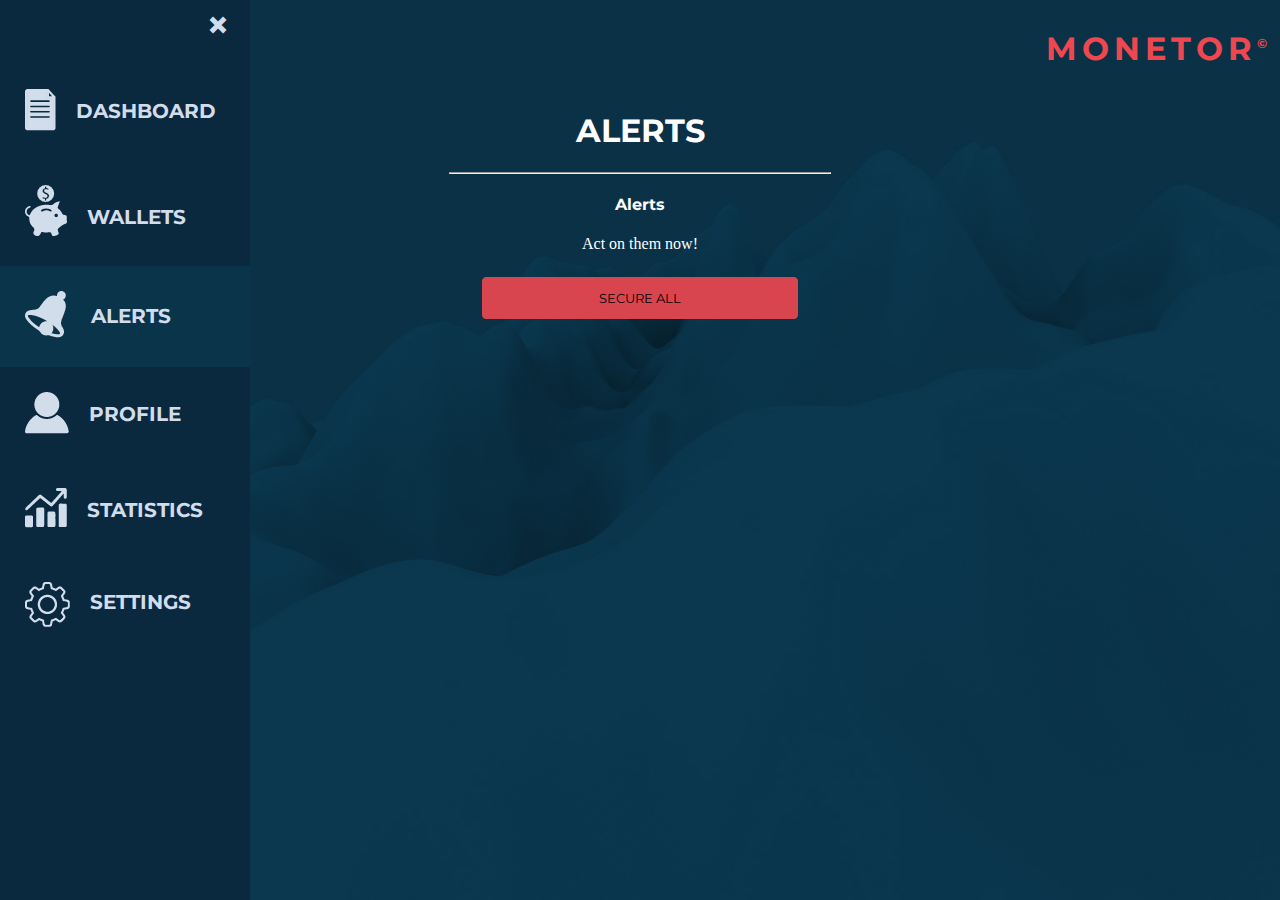
==== html/alerts.html @ 5d97798a "added every page, fixed sidenav" ====
<!DOCTYPE html>
<html lang="en">
  <head>
    <link rel="stylesheet" type="text/css" href="../css/alerts.css" />
    <link
      href="https://fonts.googleapis.com/css?family=Montserrat"
      rel="stylesheet"
    />
    <link
      href="https://fonts.googleapis.com/icon?family=Material+Icons"
      rel="stylesheet"
    />
    <link href="https://fonts.googleapis.com/css?family=Montserrat:700&display=swap" rel="stylesheet">
  </head>
  <body>



<div class="header-container">
       <div> 
         <span style="font-size:40px;cursor:pointer;color:white;" onclick="openNav()">&#9776;</span>
    </div>
       <div class="main-header">
        <h1>MONETOR<sup>&copy;</sup></h1>
      </div>
  </div>


  

    <!--Sidenav inspiration from w3schools how to sidenav. -->
    
    <div id="mySidenav" class="sidenav">
      <a href="javascript:void(0)" class="closebtn" onclick="closeNav()">&times;</a>
      
        <div class="grid-container">

            <div class="menuText1"><img src="..\images\Icons\dashboardWhite.png"></img><a href="dashboard.html">DASHBOARD</a></div>
            <div class="menuText2"><img src="..\images\Icons\walletsWhite.png"></img><a href="wallets.html">WALLETS</a></div>
            <div class="menuText3"><img src="..\images\Icons\alertWhite.png"></img><a href="alerts.html">ALERTS</a></div>
            <div class="menuText4"><img src="..\images\Icons\profileWhite.png"></img><a href="profile.html">PROFILE</a></div>
            <div class="menuText5"><img src="..\images\Icons\statisticsWhite.png"></img><a href="statistics.html">STATISTICS</a></div>
            <div class="menuText6"><img src="..\images\Icons\settingsWhite.png"></img><a href="settings.html">SETTINGS</a></div>

  </div>
</div>

  

    <div class="wrapper">
      
      <div class="header2">
        <h1>ALERTS</h1>
        <hr />
        <h4>Alerts</h4>
        <p>Act on them now!</p>
        <button>SECURE ALL</button>
      </div>
      <div class="header4"><h4>EUR -> NOK</h4></div>
    </div>

    <script src="../js/dashboard.js"></script>
    <script src="jquery-3.4.1.min.js"></script>
  </body>
</html>
---- css/alerts.css ----
html {
  background: url(../images/monetorBackground.jpg) no-repeat center center fixed;
  -webkit-background-size: cover;
  -moz-background-size: cover;
  -o-background-size: cover;
  background-size: cover;
}

h1,
h2,
h3,
h4 {
  font-family: "Montserrat";
}

.header-container {
  display: grid;
  grid-template-columns: auto auto;
  color: #d2deec;
}

.main-header {
  color: #ef4750;
  font-family: "Montserrat";
  font-size: 100%;
  letter-spacing: 5px;
  text-align: right;
}

#mySidenav {
  width: 250px;
  background-color: #0a293e;
}

hr {
  width: 30%;
}

.header2 {
  color: white;
  font-size: 100%;
  text-align: center;
}

sup {
  font-size: 40%;
}

button {
  width: 25%;
  padding: 12px 20px;
  margin: 8px 0;
  display: inline-block;
  font-family: "Montserrat";
  border: 1px solid #d9454f;
  border-radius: 4px;
  box-sizing: border-box;
  background-color: #d9454f;
}

.sidenav {
  height: 100%;
  width: 0;
  position: fixed;
  z-index: 1;
  top: 0;
  left: 0;
  background-color: #d2ddec;
  overflow-x: hidden;
  transition: 0.5s;
  padding-top: 5%;
}

.sidenav img {
  margin-right: 10%;
}

.sidenav a {
  text-decoration: none;
  font-size: 20px;
  font-family: "Montserrat";
  font-weight: bold;
  color: #d2ddec;
}

.sidenav a:hover {
  color: #ef4750;
}

.grid-container {
  display: grid;
}

#mySidenav > div > div.menuText1 {
  border: 25px solid #0a293e;
}

#mySidenav > div > div.menuText2 {
  border: 25px solid #0a293e;
}

#mySidenav > div > div.menuText3 {
  background-color: #09344a;
  width: 100%;
  border: 25px solid #09344a;
}

#mySidenav > div > div.menuText4 {
  border: 25px solid #0a293e;
}

#mySidenav > div > div.menuText5 {
  border: 25px solid #0a293e;
}

#mySidenav > div > div.menuText6 {
  border: 25px solid #0a293e;
}

.grid-container .menuText1 a {
  padding-bottom: 10px;
  margin-top: 4%;
  position: absolute;
}

.grid-container .menuText2 a {
  padding-bottom: 10px;
  margin-top: 8%;
  position: absolute;
}

.grid-container .menuText3 a {
  padding-bottom: 10px;
  margin-top: 5%;
  position: absolute;
}

.grid-container .menuText4 a {
  padding-bottom: 10px;
  margin-top: 4%;
  position: absolute;
}

.grid-container .menuText5 a {
  padding-bottom: 10px;
  margin-top: 4%;
  position: absolute;
}

.grid-container .menuText6 a {
  padding-bottom: 10px;
  margin-top: 3%;
  position: absolute;
}

.sidenav .closebtn {
  position: absolute;
  top: 0px;
  right: 20px;
  font-size: 40px;
  margin-left: 5px;
}

@media screen and (max-height: 450px) {
  .sidenav {
    padding-top: 20px;
  }
  .sidenav a {
    font-size: 20px;
  }
}
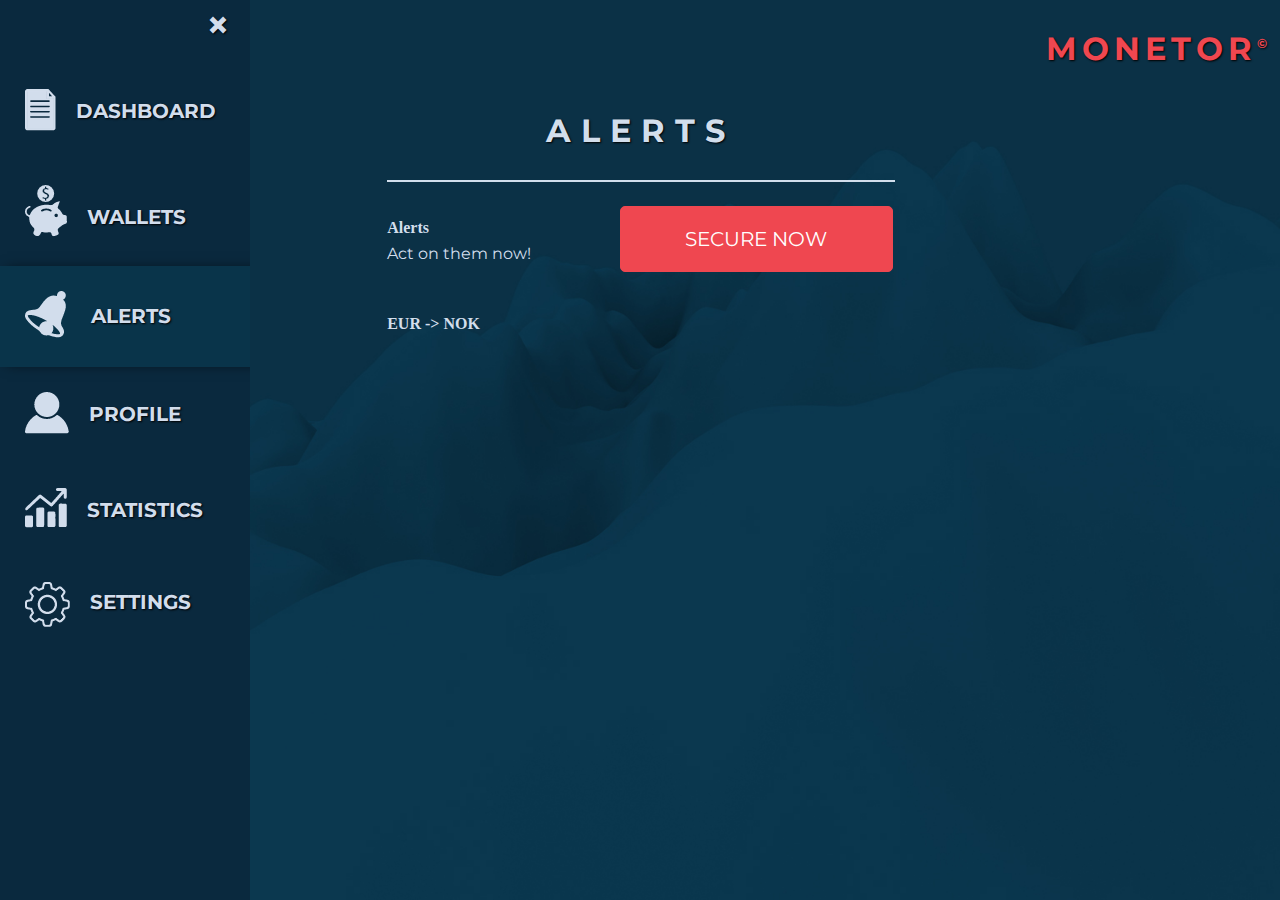
==== commit 39dcab11: "huge progress on responsive dashboard, fixed css" ====
--- a/html/alerts.html
+++ b/html/alerts.html
@@ -4,13 +4,19 @@
     <link rel="stylesheet" type="text/css" href="../css/alerts.css" />
     <link
       href="https://fonts.googleapis.com/css?family=Montserrat"
-      rel="stylesheet"
-    />
+      rel="stylesheet"/>
+
+      <link rel="stylesheet" type="text/css" href="../css/styles.css" />
+    <link
+      href="https://fonts.googleapis.com/css?family=Montserrat"
+      rel="stylesheet"/>
+
     <link
       href="https://fonts.googleapis.com/icon?family=Material+Icons"
-      rel="stylesheet"
-    />
+      rel="stylesheet"/>
+
     <link href="https://fonts.googleapis.com/css?family=Montserrat:700&display=swap" rel="stylesheet">
+  
   </head>
   <body>
 
@@ -21,7 +27,7 @@
          <span style="font-size:40px;cursor:pointer;color:white;" onclick="openNav()">&#9776;</span>
     </div>
        <div class="main-header">
-        <h1>MONETOR<sup>&copy;</sup></h1>
+        <h1 class="monetorLogo">MONETOR<sup>&copy;</sup></h1>
       </div>
   </div>
 
@@ -47,19 +53,33 @@
 
   
 
-    <div class="wrapper">
-      
-      <div class="header2">
-        <h1>ALERTS</h1>
-        <hr />
-        <h4>Alerts</h4>
-        <p>Act on them now!</p>
-        <button>SECURE ALL</button>
-      </div>
-      <div class="header4"><h4>EUR -> NOK</h4></div>
+
+<div class="wrapper">
+  <div><h1 class="headLine">ALERTS</h1></div>
+    <hr />
+ <div class="dashboard-container">
+    
+  
+    <div>
+    <h4>Alerts</h4>
+    <p class="smallGap">Act on them now!</p>
     </div>
 
+    <div>
+      <a href="dashboard.html">
+        <div class="secureButton">SECURE NOW</div>
+      </a>
+    </div>
+    
+    <div>
+    <div class="header4"><h4>EUR -> NOK</h4></div>
+
+    <div>
+    
+  </div>
+  
+</div>
+
     <script src="../js/dashboard.js"></script>
-    <script src="jquery-3.4.1.min.js"></script>
   </body>
 </html>
--- a/css/alerts.css
+++ b/css/alerts.css
@@ -1,171 +1,36 @@
-html {
-  background: url(../images/monetorBackground.jpg) no-repeat center center fixed;
-  -webkit-background-size: cover;
-  -moz-background-size: cover;
-  -o-background-size: cover;
-  background-size: cover;
-}
-
-h1,
-h2,
-h3,
-h4 {
-  font-family: "Montserrat";
-}
-
-.header-container {
-  display: grid;
-  grid-template-columns: auto auto;
-  color: #d2deec;
-}
-
-.main-header {
-  color: #ef4750;
-  font-family: "Montserrat";
-  font-size: 100%;
-  letter-spacing: 5px;
-  text-align: right;
-}
-
-#mySidenav {
-  width: 250px;
-  background-color: #0a293e;
-}
-
-hr {
-  width: 30%;
-}
-
-.header2 {
-  color: white;
-  font-size: 100%;
-  text-align: center;
-}
-
-sup {
-  font-size: 40%;
-}
-
-button {
-  width: 25%;
-  padding: 12px 20px;
-  margin: 8px 0;
-  display: inline-block;
-  font-family: "Montserrat";
-  border: 1px solid #d9454f;
-  border-radius: 4px;
-  box-sizing: border-box;
-  background-color: #d9454f;
-}
-
-.sidenav {
-  height: 100%;
-  width: 0;
-  position: fixed;
-  z-index: 1;
-  top: 0;
-  left: 0;
-  background-color: #d2ddec;
-  overflow-x: hidden;
-  transition: 0.5s;
-  padding-top: 5%;
-}
-
-.sidenav img {
-  margin-right: 10%;
-}
-
-.sidenav a {
-  text-decoration: none;
-  font-size: 20px;
-  font-family: "Montserrat";
-  font-weight: bold;
-  color: #d2ddec;
-}
-
-.sidenav a:hover {
-  color: #ef4750;
-}
-
-.grid-container {
-  display: grid;
-}
-
-#mySidenav > div > div.menuText1 {
-  border: 25px solid #0a293e;
-}
-
-#mySidenav > div > div.menuText2 {
-  border: 25px solid #0a293e;
-}
-
 #mySidenav > div > div.menuText3 {
   background-color: #09344a;
   width: 100%;
   border: 25px solid #09344a;
+  -webkit-box-shadow: 6px 6px 5px 0px rgba(0, 0, 0, 0.75);
+  -moz-box-shadow: 6px 6px 5px 0px rgba(0, 0, 0, 0.75);
+  box-shadow: 3px 0px 13px -4px rgba(0, 0, 0, 0.75);
+  z-index: 1;
 }
 
-#mySidenav > div > div.menuText4 {
+#mySidenav > div > div.menuText1,
+div.menuText2,
+div.menuText4,
+div.menuText5,
+div.menuText6 {
   border: 25px solid #0a293e;
 }
 
-#mySidenav > div > div.menuText5 {
-  border: 25px solid #0a293e;
+.wrapper {
+  display: grid;
+  margin: auto;
+  padding-left: 30%;
+  padding-right: 30%;
 }
 
-#mySidenav > div > div.menuText6 {
-  border: 25px solid #0a293e;
+.dashboard-container {
+  display: grid;
+  grid-template-columns: auto auto;
+  color: #d2deec;
+  margin: 8px 0;
 }
 
-.grid-container .menuText1 a {
-  padding-bottom: 10px;
-  margin-top: 4%;
-  position: absolute;
+.smallGap {
+  bottom: 15%;
+  position: relative;
 }
-
-.grid-container .menuText2 a {
-  padding-bottom: 10px;
-  margin-top: 8%;
-  position: absolute;
-}
-
-.grid-container .menuText3 a {
-  padding-bottom: 10px;
-  margin-top: 5%;
-  position: absolute;
-}
-
-.grid-container .menuText4 a {
-  padding-bottom: 10px;
-  margin-top: 4%;
-  position: absolute;
-}
-
-.grid-container .menuText5 a {
-  padding-bottom: 10px;
-  margin-top: 4%;
-  position: absolute;
-}
-
-.grid-container .menuText6 a {
-  padding-bottom: 10px;
-  margin-top: 3%;
-  position: absolute;
-}
-
-.sidenav .closebtn {
-  position: absolute;
-  top: 0px;
-  right: 20px;
-  font-size: 40px;
-  margin-left: 5px;
-}
-
-@media screen and (max-height: 450px) {
-  .sidenav {
-    padding-top: 20px;
-  }
-  .sidenav a {
-    font-size: 20px;
-  }
-}
--- a/css/styles.css
+++ b/css/styles.css
@@ -0,0 +1,175 @@
+html {
+  background: url(../images/monetorBackground.jpg) no-repeat center center fixed;
+  background-attachment: fixed;
+  background-color: #09344a;
+  -webkit-background-size: cover;
+  -moz-background-size: cover;
+  -o-background-size: cover;
+  background-size: cover;
+  height: 100%;
+}
+
+h1,
+h2 {
+  font-family: "Montserrat";
+  text-shadow: 1px 1px 2px black;
+  color: #d2deec;
+}
+
+span {
+  font-family: "Montserrat";
+}
+
+p {
+  font-family: "Montserrat";
+  color: #d2deec;
+}
+
+a {
+  text-decoration: none;
+  font-size: 20px;
+  color: white;
+}
+
+.monetorLogo {
+  font-family: "Montserrat";
+  text-shadow: 1px 1px 2px black;
+  color: #ef4750;
+}
+
+.headLine {
+  text-align: center;
+  letter-spacing: 10px;
+}
+
+.header-container {
+  display: grid;
+  grid-template-columns: auto auto;
+  color: #d2deec;
+}
+
+.main-header {
+  color: #ef4750;
+  font-family: "Montserrat";
+  font-size: 100%;
+  letter-spacing: 5px;
+  text-align: right;
+}
+
+#mySidenav {
+  width: 250px;
+  background-color: #0a293e;
+}
+
+hr {
+  width: 100%;
+  text-align: left;
+  border: 1px solid #d2deec;
+}
+
+.header2 {
+  color: white;
+  font-size: 100%;
+  text-align: center;
+}
+
+sup {
+  font-size: 40%;
+}
+
+.secureButton {
+  border: 1px solid #ef4750;
+  background-color: #ef4750;
+  padding: 20px 20px;
+  margin: 8px 0;
+  font-family: "Montserrat", sans-serif;
+  border-radius: 5px;
+  text-align: center;
+}
+
+.sidenav {
+  height: 100%;
+  width: 0;
+  position: fixed;
+  z-index: 1;
+  top: 0;
+  left: 0;
+  background-color: #d2ddec;
+  overflow-x: hidden;
+  transition: 0.5s;
+  padding-top: 5%;
+}
+
+.sidenav img {
+  margin-right: 10%;
+}
+
+.sidenav a {
+  text-decoration: none;
+  font-size: 20px;
+  font-family: "Montserrat";
+  font-weight: bold;
+  color: #d2ddec;
+  text-shadow: 1px 1px 2px black;
+}
+
+.sidenav a:hover {
+  color: #ef4750;
+}
+
+.grid-container {
+  display: grid;
+}
+
+.grid-container .menuText1 a {
+  padding-bottom: 10px;
+  margin-top: 4%;
+  position: absolute;
+}
+
+.grid-container .menuText2 a {
+  padding-bottom: 10px;
+  margin-top: 8%;
+  position: absolute;
+}
+
+.grid-container .menuText3 a {
+  padding-bottom: 10px;
+  margin-top: 5%;
+  position: absolute;
+}
+
+.grid-container .menuText4 a {
+  padding-bottom: 10px;
+  margin-top: 4%;
+  position: absolute;
+}
+
+.grid-container .menuText5 a {
+  padding-bottom: 10px;
+  margin-top: 4%;
+  position: absolute;
+}
+
+.grid-container .menuText6 a {
+  padding-bottom: 10px;
+  margin-top: 3%;
+  position: absolute;
+}
+
+.sidenav .closebtn {
+  position: absolute;
+  top: 0px;
+  right: 20px;
+  font-size: 40px;
+  margin-left: 5px;
+}
+
+@media screen and (max-height: 450px) {
+  .sidenav {
+    padding-top: 20px;
+  }
+  .sidenav a {
+    font-size: 20px;
+  }
+}
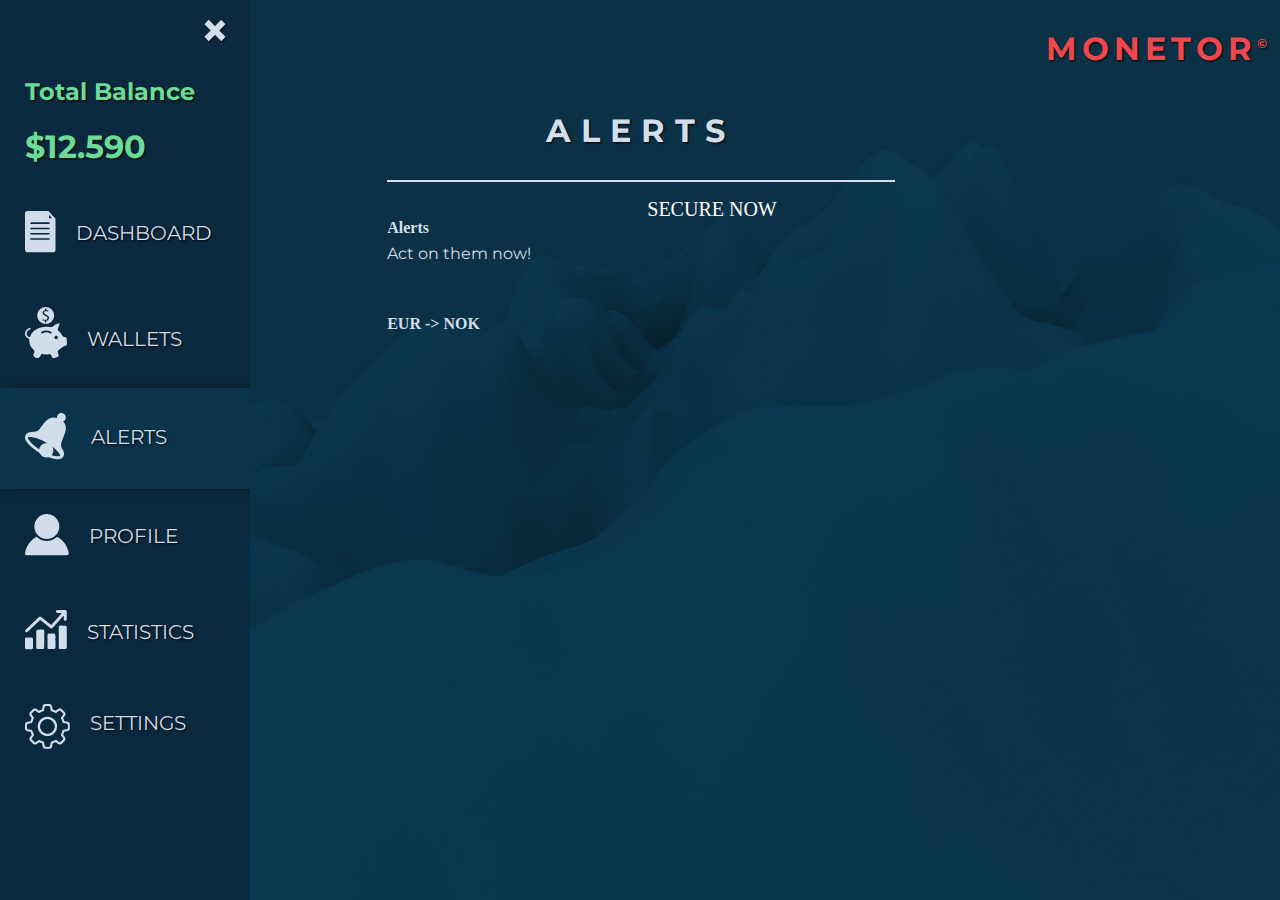
==== commit da6d0f3b: "added total balance to nav bar." ====
--- a/html/alerts.html
+++ b/html/alerts.html
@@ -41,6 +41,8 @@
       
         <div class="grid-container">
 
+            <div class="totalBalance"><h2 class="colorGreen">Total Balance</h2><h1 class="colorGreen">$12.590</h1></div>
+
             <div class="menuText1"><img src="..\images\Icons\dashboardWhite.png"></img><a href="dashboard.html">DASHBOARD</a></div>
             <div class="menuText2"><img src="..\images\Icons\walletsWhite.png"></img><a href="wallets.html">WALLETS</a></div>
             <div class="menuText3"><img src="..\images\Icons\alertWhite.png"></img><a href="alerts.html">ALERTS</a></div>
--- a/css/alerts.css
+++ b/css/alerts.css
@@ -1,3 +1,12 @@
+#mySidenav > div > div.totalBalance {
+  width: 100%;
+  border: 25px solid #0a293e;
+  color: #04915b;
+  font-family: "Montserrat", sans-serif;
+  font-weight: bold;
+  margin-bottom: -1.7em;
+}
+
 #mySidenav > div > div.menuText3 {
   background-color: #09344a;
   width: 100%;
--- a/css/styles.css
+++ b/css/styles.css
@@ -77,16 +77,6 @@
   font-size: 40%;
 }
 
-.secureButton {
-  border: 1px solid #ef4750;
-  background-color: #ef4750;
-  padding: 20px 20px;
-  margin: 8px 0;
-  font-family: "Montserrat", sans-serif;
-  border-radius: 5px;
-  text-align: center;
-}
-
 .sidenav {
   height: 100%;
   width: 0;
@@ -97,7 +87,11 @@
   background-color: #d2ddec;
   overflow-x: hidden;
   transition: 0.5s;
-  padding-top: 5%;
+  padding-top: 2em;
+}
+
+.closebtn {
+  font-weight: bold;
 }
 
 .sidenav img {
@@ -108,7 +102,6 @@
   text-decoration: none;
   font-size: 20px;
   font-family: "Montserrat";
-  font-weight: bold;
   color: #d2ddec;
   text-shadow: 1px 1px 2px black;
 }
@@ -125,6 +118,10 @@
   padding-bottom: 10px;
   margin-top: 4%;
   position: absolute;
+}
+
+.colorGreen {
+  color: #6bdb9a;
 }
 
 .grid-container .menuText2 a {
@@ -161,15 +158,18 @@
   position: absolute;
   top: 0px;
   right: 20px;
-  font-size: 40px;
+  font-size: 50px;
   margin-left: 5px;
 }
 
-@media screen and (max-height: 450px) {
-  .sidenav {
-    padding-top: 20px;
+@media screen and (max-width: 850px) {
+  .wrapper {
+    display: grid;
+    justify-content: center;
   }
-  .sidenav a {
-    font-size: 20px;
+
+  #mySidenav {
+    display: none;
+    filter: none;
   }
 }
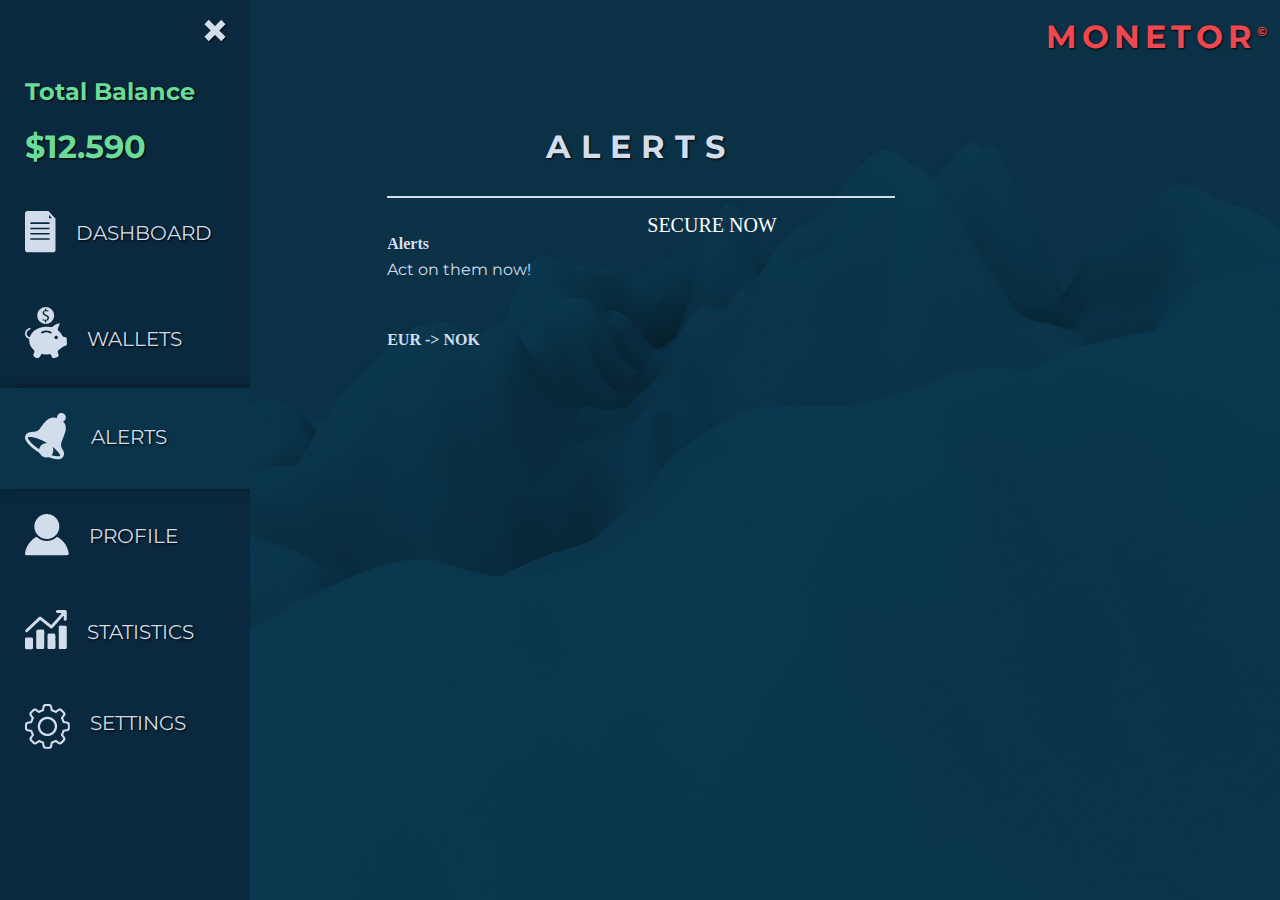
==== commit 6234f0c6: "added viewport" ====
--- a/html/alerts.html
+++ b/html/alerts.html
@@ -1,6 +1,7 @@
 <!DOCTYPE html>
 <html lang="en">
   <head>
+      <meta name="viewport" content="width=device-width, initial-scale=1.0">
     <link rel="stylesheet" type="text/css" href="../css/alerts.css" />
     <link
       href="https://fonts.googleapis.com/css?family=Montserrat"
--- a/css/styles.css
+++ b/css/styles.css
@@ -9,6 +9,11 @@
   height: 100%;
 }
 
+#mySidenav::-webkit-scrollbar {
+  width: 0px; /* Remove scrollbar space */
+  background: transparent; /* Optional: just make scrollbar invisible */
+}
+
 h1,
 h2 {
   font-family: "Montserrat";
@@ -54,6 +59,9 @@
   font-size: 100%;
   letter-spacing: 5px;
   text-align: right;
+  margin-bottom: 1em;
+  top: -0.8em;
+  position: relative;
 }
 
 #mySidenav {
@@ -93,7 +101,6 @@
 .closebtn {
   font-weight: bold;
 }
-
 .sidenav img {
   margin-right: 10%;
 }
@@ -166,6 +173,7 @@
   .wrapper {
     display: grid;
     justify-content: center;
+    transform: scale(0.7, 0.7);
   }
 
   #mySidenav {
@@ -173,3 +181,29 @@
     filter: none;
   }
 }
+
+@media screen and (max-width: 500px) {
+  .wrapper {
+    display: grid;
+    justify-content: center;
+    transform: scale(0.6, 0.6);
+  }
+
+  #mySidenav {
+    display: none;
+    filter: none;
+  }
+}
+
+@media screen and (max-width: 400px) {
+  .wrapper {
+    display: grid;
+    justify-content: center;
+    transform: scale(0.5, 0.5);
+  }
+
+  #mySidenav {
+    display: none;
+    filter: none;
+  }
+}
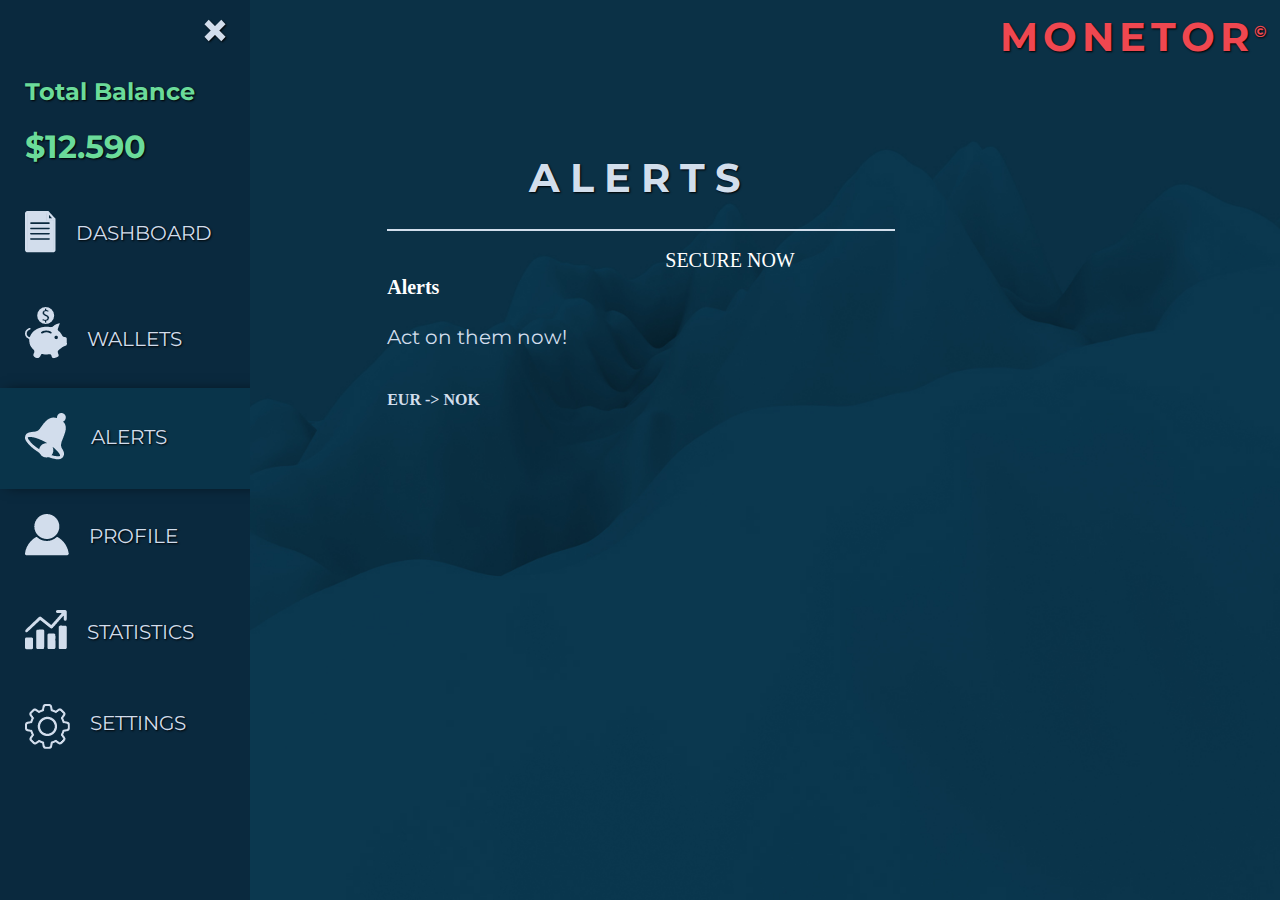
==== commit b761ef16: "fixed all sites" ====
--- a/html/alerts.html
+++ b/html/alerts.html
@@ -28,7 +28,7 @@
          <span style="font-size:40px;cursor:pointer;color:white;" onclick="openNav()">&#9776;</span>
     </div>
        <div class="main-header">
-        <h1 class="monetorLogo">MONETOR<sup>&copy;</sup></h1>
+        <a href="dashboard.html"><h1 class="monetorLogo">MONETOR<sup>&copy;</sup></h1></a>
       </div>
   </div>
 
@@ -55,7 +55,8 @@
 </div>
 
   
-
+<div id="container">
+  <a href="javascript:void(0)"  onclick="closeNav2()">
 
 <div class="wrapper">
   <div><h1 class="headLine">ALERTS</h1></div>
@@ -82,6 +83,8 @@
   </div>
   
 </div>
+</div>
+</a>
 
     <script src="../js/dashboard.js"></script>
   </body>
--- a/css/styles.css
+++ b/css/styles.css
@@ -42,6 +42,10 @@
   color: #ef4750;
 }
 
+.monetorLogo:hover {
+  opacity: 0.7;
+}
+
 .headLine {
   text-align: center;
   letter-spacing: 10px;
@@ -60,7 +64,7 @@
   letter-spacing: 5px;
   text-align: right;
   margin-bottom: 1em;
-  top: -0.8em;
+  top: -1.4em;
   position: relative;
 }
 
@@ -173,7 +177,6 @@
   .wrapper {
     display: grid;
     justify-content: center;
-    transform: scale(0.7, 0.7);
   }
 
   #mySidenav {
@@ -181,29 +184,3 @@
     filter: none;
   }
 }
-
-@media screen and (max-width: 500px) {
-  .wrapper {
-    display: grid;
-    justify-content: center;
-    transform: scale(0.6, 0.6);
-  }
-
-  #mySidenav {
-    display: none;
-    filter: none;
-  }
-}
-
-@media screen and (max-width: 400px) {
-  .wrapper {
-    display: grid;
-    justify-content: center;
-    transform: scale(0.5, 0.5);
-  }
-
-  #mySidenav {
-    display: none;
-    filter: none;
-  }
-}
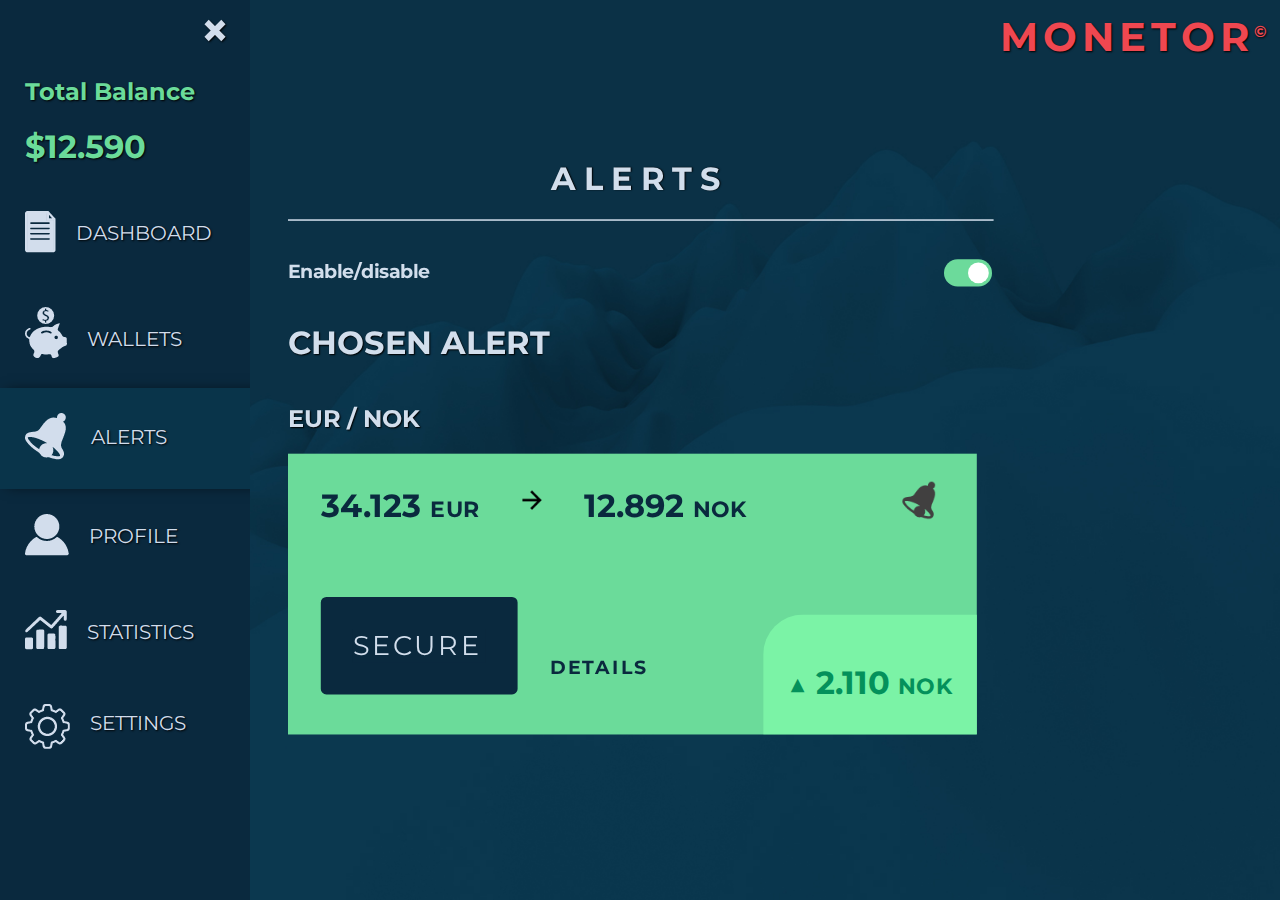
==== commit aef13077: "added favicon, fixed some css working on alerts" ====
--- a/html/alerts.html
+++ b/html/alerts.html
@@ -17,33 +17,25 @@
       rel="stylesheet"/>
 
     <link href="https://fonts.googleapis.com/css?family=Montserrat:700&display=swap" rel="stylesheet">
-  
+    <link rel="shortcut icon" type="image/png" href="..\images\Icons\RedEye.png"/>
   </head>
   <body>
 
 
 
-<div class="header-container">
-       <div> 
-         <span style="font-size:40px;cursor:pointer;color:white;" onclick="openNav()">&#9776;</span>
-    </div>
-       <div class="main-header">
-        <a href="dashboard.html"><h1 class="monetorLogo">MONETOR<sup>&copy;</sup></h1></a>
-      </div>
-  </div>
 
 
-  
+    <!--Sidenav inspiration from w3schools "how to sidenav". -->
 
-    <!--Sidenav inspiration from w3schools how to sidenav. -->
-    
     <div id="mySidenav" class="sidenav">
-      <a href="javascript:void(0)" class="closebtn" onclick="closeNav()">&times;</a>
-      
+
+
         <div class="grid-container">
+          <div>
+ <a href="javascript:void(0)" class="closebtn" onclick="closeNav()">&times;</a>
+</div>
 
-            <div class="totalBalance"><h2 class="colorGreen">Total Balance</h2><h1 class="colorGreen">$12.590</h1></div>
-
+<div class="totalBalance"><h2 class="colorGreen">Total Balance</h2><h1 class="colorGreen">$12.590</h1></div>
             <div class="menuText1"><img src="..\images\Icons\dashboardWhite.png"></img><a href="dashboard.html">DASHBOARD</a></div>
             <div class="menuText2"><img src="..\images\Icons\walletsWhite.png"></img><a href="wallets.html">WALLETS</a></div>
             <div class="menuText3"><img src="..\images\Icons\alertWhite.png"></img><a href="alerts.html">ALERTS</a></div>
@@ -54,38 +46,86 @@
   </div>
 </div>
 
-  
-<div id="container">
-  <a href="javascript:void(0)"  onclick="closeNav2()">
 
-<div class="wrapper">
-  <div><h1 class="headLine">ALERTS</h1></div>
-    <hr />
- <div class="dashboard-container">
-    
-  
-    <div>
-    <h4>Alerts</h4>
-    <p class="smallGap">Act on them now!</p>
+
+
+
+
+
+<div class="header-container">
+       <div>
+         <span style="font-size:40px;cursor:pointer;color:white;" onclick="openNav()">&#9776;</span>
     </div>
 
-    <div>
-      <a href="dashboard.html">
-        <div class="secureButton">SECURE NOW</div>
-      </a>
-    </div>
+       <div class="main-header">
+        <a href="dashboard.html"><h1 class="monetorLogo">MONETOR<sup>&copy;</sup></h1></a>
+      </div>
+  </div>
+  
+  <div id="container">
+<a href="javascript:void(0)"  onclick="closeNav2()">
+
+
+    <div class="wrapper">
+      <div><h1 class="headLine">ALERTS</h1></div>
+        <hr/>
+     <div class="dashboard-container">
+
+
+      <div class="alerts-container">
+
+        <div>
+        <h3>Enable/disable</h3>
+        </div>
     
-    <div>
-    <div class="header4"><h4>EUR -> NOK</h4></div>
+        <div class="alerts-container">
+    
+    <div class="onOff"><label class="switch">
+            <input type="checkbox" checked>
+            <span class="slider round"></span></label>
+          </div>
+    
+        </div>
+    
+    
+          <h1 class="chosenAlert">CHOSEN ALERT</h1>
+<div></div>
+        <div>
+
+
+<!------FIRST BOX------>
+
+        <div class="header4"><h2>EUR / NOK</h2></div>
+      <div class="alert1">
+
+
+        <!--Første tre kolonnene-->
+        <div><h3 class="alertValue">34.123 <span class="eurSmall">EUR</span></h3></div>
+        <div><img class="curveCurrency" src="..\images\Icons\arrowRight.png"></div>
+        <div><h3 class="alertValue2"> 12.892 <span class="eurSmall">NOK</span></h3></div>
+        <div><img class="bellRight" src="..\images\Icons\alert.png"></img></div>
+
+
+        <!--Andre tre kolonnene-->
+        <div class="secureButtonBlue"><span class="secureColor">SECURE</span></div>
+        <div class="detailsText"><h3 class="detailsColor">DETAILS</h3></div>
+        <div class="alertUpDownPosition"><h3 class="alertUpDown">&#9650; 2.110 <span class="eurSmall">NOK</span></h3></div>
+      <div></div>
+    </div><br><br>
+
+<!------FIRST BOX------>
+
+
+
 
     <div>
-    
+
   </div>
-  
+
 </div>
+
 </div>
 </a>
-
     <script src="../js/dashboard.js"></script>
   </body>
 </html>
--- a/css/alerts.css
+++ b/css/alerts.css
@@ -25,12 +25,109 @@
   border: 25px solid #0a293e;
 }
 
+h3 {
+  font-family: "Montserrat", sans-serif;
+}
+
+.wrapper {
+  display: grid;
+  margin: auto;
+  padding-left: 30%;
+  justify-content: center;
+  padding-right: 30%;
+}
+
+.alerts-container {
+  display: grid;
+  grid-template-columns: auto auto;
+  color: #d2deec;
+  margin: 8px 0;
+}
+
+.chosenAlert {
+  text-align: left;
+}
+
+.smallGap {
+  bottom: 15%;
+  position: relative;
+}
+
+/*Switch slider from w3schools "How to create a toggle switch" */
+
+/* The switch - the box around the slider */
+.switch {
+  position: relative;
+  display: inline-block;
+  width: 60px;
+  height: 34px;
+  margin-top: 0.7em;
+}
+
+/* Hide default HTML checkbox */
+.switch input {
+  opacity: 0;
+  width: 0;
+  height: 0;
+}
+
+/* The slider */
+.slider {
+  position: absolute;
+  cursor: pointer;
+  top: 0;
+  left: 0;
+  right: 0;
+  bottom: 0;
+  background-color: #0a293e;
+  -webkit-transition: 0.4s;
+  transition: 0.4s;
+}
+
+.slider:before {
+  position: absolute;
+  content: "";
+  height: 26px;
+  width: 26px;
+  left: 4px;
+  bottom: 4px;
+  background-color: white;
+  -webkit-transition: 0.4s;
+  transition: 0.4s;
+}
+
+input:checked + .slider {
+  background-color: #6cda9b;
+}
+
+input:focus + .slider {
+  box-shadow: 0 0 1px #2196f3;
+}
+
+input:checked + .slider:before {
+  -webkit-transform: translateX(26px);
+  -ms-transform: translateX(26px);
+  transform: translateX(26px);
+}
+
+/* Rounded sliders */
+.slider.round {
+  border-radius: 34px;
+}
+
+.slider.round:before {
+  border-radius: 50%;
+}
+
 .wrapper {
   display: grid;
   margin: auto;
   padding-left: 30%;
   padding-right: 30%;
 }
+body > div.wrapper > div:nth-child(4) > div:nth-child(2) > div:nth-child(3) {
+  width: 11em;
+}
 
 .dashboard-container {
   display: grid;
@@ -42,4 +139,240 @@
 .smallGap {
   bottom: 15%;
   position: relative;
-}
+  color: #d2deeca1;
+}
+
+.alert1 {
+  background-color: #6bdb9a;
+  position: relative;
+  padding-left: 5%;
+  overflow-x: hidden;
+  display: grid;
+  width: 100%;
+  grid-template-columns: 30% 5% 30% 35%;
+  grid-template-rows: auto;
+  grid-template-areas:
+    "eur arrow nok bell"
+    "secure . details updown";
+}
+
+.alert1Red {
+  background-color: #b87682;
+  position: relative;
+  box-shadow: 7px 6px 14px -4px;
+  padding-left: 5%;
+  overflow-x: hidden;
+  display: grid;
+  grid-template-columns: 30% 5% 30% 35%;
+  grid-template-rows: auto;
+  grid-template-areas:
+    "eur arrow nok bell"
+    "secure . details updown";
+}
+
+.alertValue {
+  color: #0a293e;
+  font-size: 2em;
+  font-family: "Montserrat", sans-serif;
+  text-align: left;
+  grid-area: eur;
+}
+
+.alertValue2 {
+  color: #0a293e;
+  font-size: 2em;
+  font-family: "Montserrat", sans-serif;
+  text-align: right;
+  grid-area: nok;
+}
+
+.eurSmall {
+  font-size: 0.7em;
+}
+
+.curveCurrency {
+  text-align: center;
+  font-size: 2em;
+  margin-top: 1em;
+  grid-area: arrow;
+  color: #ef4750;
+}
+
+.bellRight {
+  position: absolute;
+  right: 6%;
+  top: 10%;
+}
+
+.secureButton {
+  border: 1px solid #ef4750;
+  background-color: #ef4750;
+  padding: 20px 0px;
+  margin: 1.5em 0;
+  font-family: "Montserrat", sans-serif;
+  border-radius: 5px;
+  text-align: center;
+  box-shadow: 7px 6px 14px -4px color black;
+  letter-spacing: 5px;
+  grid-area: secure;
+}
+
+.secureButton:hover {
+  opacity: 0.7;
+}
+
+.secureButtonBlue:hover {
+  opacity: 0.7;
+}
+
+.secureButtonBlue {
+  border: 2em solid #0a293e;
+  background-color: #0a293e;
+  margin: 50px 0px;
+  font-family: "Montserrat", sans-serif;
+  border-radius: 7px;
+  text-align: center;
+}
+
+.secureColor {
+  color: #d2deec;
+  font-family: "Montserrat", sans-serif;
+  letter-spacing: 3px;
+  font-size: 1.7em;
+  text-align: center;
+  margin-right: 9em;
+}
+
+.alertUpDownPosition {
+  color: #04915b;
+  background-color: #7bf3a6;
+  border-top-left-radius: 50px;
+  position: relative;
+  margin-top: 25%;
+  margin-left: 1em;
+  /* left: 2.4em; */
+  grid-area: updown;
+}
+
+.alertUpDownPositionRed {
+  color: #fe2729;
+  background-color: #df8893;
+  border-top-left-radius: 50px;
+  position: relative;
+  margin-top: 25%;
+  margin-left: 1em;
+  /* left: 2.4em; */
+  grid-area: updown;
+}
+
+.alertUpDown {
+  padding-top: 8%;
+  font-size: 2em;
+  font-family: "Montserrat", sans-serif;
+  text-align: center;
+  grid-area: updown;
+}
+
+.detailsColor {
+  color: #0a293e;
+  font-family: "Montserrat", sans-serif;
+  letter-spacing: 3px;
+  text-align: left;
+}
+
+.detailsText {
+  font-family: "Montserrat", sans-serif;
+  text-align: left;
+  margin-top: 5em;
+  grid-area: details;
+}
+
+@media screen and (max-width: 1300px) {
+  .wrapper {
+    padding-top: 10px;
+    transform: scale(0.8, 0.8);
+    margin-top: -5em;
+  }
+}
+
+@media screen and (max-width: 1100px) {
+  .wrapper {
+    display: grid;
+    justify-content: center;
+    transform: scale(0.7, 0.7);
+    margin-top: -7em;
+  }
+
+  #mySidenav {
+    display: none;
+    filter: none;
+  }
+}
+
+@media screen and (max-width: 1000px) {
+  h2 {
+    font-size: 25px;
+  }
+  .bellRight {
+    height: 20%;
+    top: 6%;
+  }
+  .secureButtonBlue {
+    margin: 1em 0px;
+  }
+  .alertValue,
+  .alertValue2,
+  .secureButton,
+  .secureColor,
+  .secureButtonBlue,
+  .detailsColor,
+  .alertUpDown {
+    font-size: 20px;
+  }
+
+  .detailsText {
+    margin-top: 3em;
+  }
+
+  .curveCurrency {
+    margin-top: 0.4em;
+  }
+
+  .wrapper {
+    display: grid;
+    justify-content: center;
+    margin-top: -6em;
+  }
+
+  #mySidenav {
+    display: none;
+  }
+}
+
+@media screen and (max-width: 500px) {
+  .wrapper {
+    display: grid;
+    justify-content: center;
+    transform: scale(0.6, 0.6);
+    margin-top: -7em;
+  }
+
+  #mySidenav {
+    display: none;
+    filter: none;
+  }
+}
+
+@media screen and (max-width: 400px) {
+  .wrapper {
+    display: grid;
+    justify-content: center;
+    transform: scale(0.5, 0.5);
+    margin-top: -8em;
+  }
+
+  #mySidenav {
+    display: none;
+    filter: none;
+  }
+}
